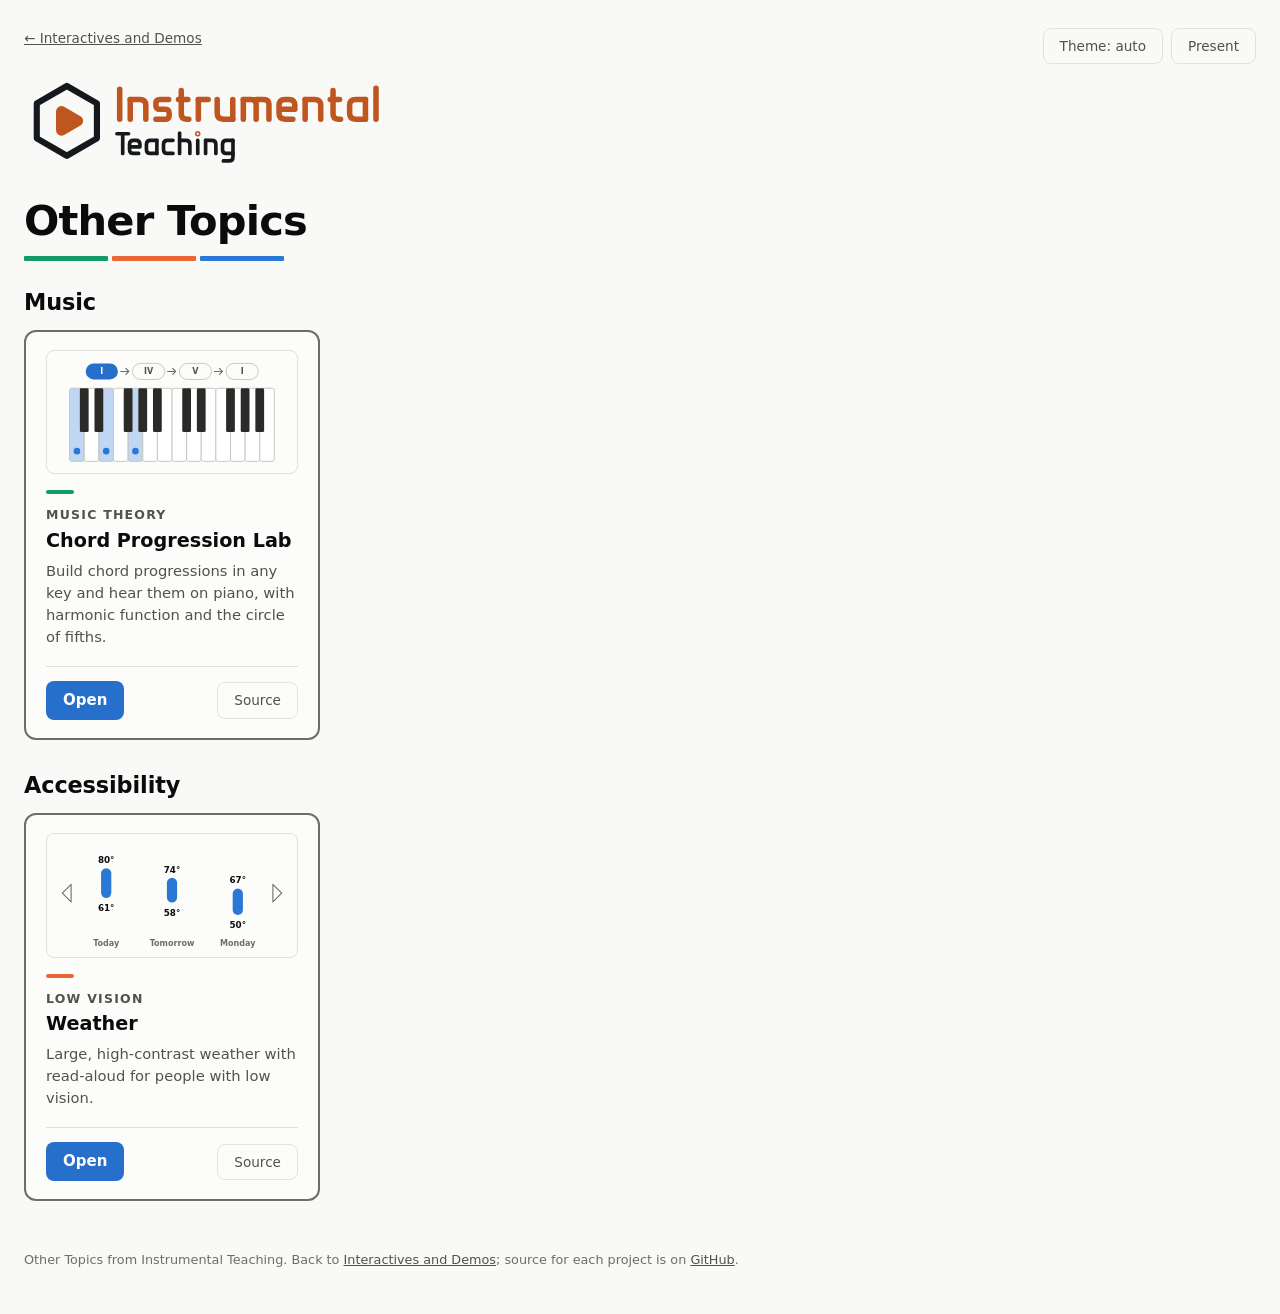
==== other-topics/index.html @ d8ef91d2 "Rebrand the hub as Interactives and Demos, add an Other Topics page - Main page: Instrumental Teachi" ====
<!doctype html>
<html lang="en">
<head>
  <meta charset="utf-8">
  <meta name="viewport" content="width=device-width, initial-scale=1">
  <title>Other Topics</title>
  <meta name="description" content="More projects from Instrumental Teaching.">
  <link rel="icon" type="image/png" sizes="32x32" href="../img/brand/instrumental-teaching-app-icon-32px.png">
  <link rel="icon" type="image/svg+xml" href="data:image/svg+xml,%3Csvg%20xmlns%3D%22http%3A%2F%2Fwww.w3.org%2F2000%2Fsvg%22%20viewBox%3D%220%200%20120%20120%22%20width%3D%22240%22%20height%3D%22240%22%3E%3Cdefs%3E%3CclipPath%20id%3D%22A1k%22%3E%3Cpath%20d%3D%22M56.23%2040.5%20A7.4879999999999995%207.4879999999999995%200%200%200%2045%2046.99%20L45%2073.01%20A7.4879999999999995%207.4879999999999995%200%200%200%2056.23%2079.5%20L78.77%2066.48%20A7.4879999999999995%207.4879999999999995%200%200%200%2078.77%2053.52%20Z%22%2F%3E%3C%2FclipPath%3E%3C%2Fdefs%3E%3Crect%20width%3D%22120%22%20height%3D%22120%22%20rx%3D%2227%22%20fill%3D%22%231a1a19%22%2F%3E%3Cg%20transform%3D%22translate(21.52%2021.52)%20scale(0.74)%22%3E%3Cg%20transform%3D%22translate(-8%20-8)%20scale(1)%22%3E%3Cpath%20d%3D%22M60%2012%20L101.57%2036%20L101.57%2084%20L60%20108%20L18.43%2084%20L18.43%2036%20Z%22%20fill%3D%22none%22%20stroke%3D%22%23ffffff%22%20stroke-width%3D%228.5%22%20stroke-linecap%3D%22round%22%20stroke-linejoin%3D%22round%22%2F%3E%3Cpath%20d%3D%22M56.23%2040.5%20A7.4879999999999995%207.4879999999999995%200%200%200%2045%2046.99%20L45%2073.01%20A7.4879999999999995%207.4879999999999995%200%200%200%2056.23%2079.5%20L78.77%2066.48%20A7.4879999999999995%207.4879999999999995%200%200%200%2078.77%2053.52%20Z%22%20fill%3D%22%23e8672f%22%2F%3E%3C%2Fg%3E%3C%2Fg%3E%3C%2Fsvg%3E">
  <link rel="apple-touch-icon" href="../img/brand/instrumental-teaching-app-icon-180px.png">
  <!-- ?v= tags: change all of them, in index.html and other-topics/index.html, to a new value with every release so browsers fetch the new files. -->
  <link rel="stylesheet" href="../css/styles.css?v=20261124-1">
  <script>
    // Apply a saved theme before the page draws, so it doesn't flash.
    (function () {
      try {
        var saved = localStorage.getItem('links-theme');
        if (saved === 'light' || saved === 'dark') document.documentElement.dataset.theme = saved;
      } catch (e) { /* storage unavailable */ }
    })();
  </script>
</head>
<body data-page="other">
  <a class="skip-link" href="#main">Skip to content</a>
  <header class="site-header">
    <div class="title-row">
      <div>
        <p class="back-link"><a href="../">← Interactives and Demos</a></p>
        <div class="brand">
          <img class="brand-light" src="../img/brand/instrumental-teaching-logo.svg" alt="Instrumental Teaching" width="360" height="90">
          <img class="brand-dark" src="../img/brand/instrumental-teaching-logo-dark.svg" alt="Instrumental Teaching" width="360" height="90">
        </div>
        <h1>Other Topics</h1>
        <div class="title-rule" aria-hidden="true"><span></span><span></span><span></span></div>
        <p class="present-hint">Alt + Shift + P toggles · Esc exits</p>
      </div>
      <div class="header-actions">
        <button id="theme" class="btn ghost" type="button" title="Switch between automatic, light and dark colors">Theme: auto</button>
        <button id="present" class="btn ghost" type="button" aria-pressed="false" title="Larger text and controls for projecting. Escape exits.">Present</button>
      </div>
    </div>
  </header>

  <!-- js/hub.js adds this page's sections from js/links.js (entries with page: "other"). -->
  <main id="main"></main>

  <footer class="site-footer">
    <p>Other Topics from Instrumental Teaching. Back to <a href="../">Interactives and Demos</a>; source for each project is on <a href="https://github.com/analyticalchem">GitHub</a>.</p>
  </footer>

  <p id="present-status" class="visually-hidden" role="status"></p>

  <script src="../js/links.js?v=20261124-1"></script>
  <script src="../js/art.js?v=20261124-1"></script>
  <script src="../js/hub.js?v=20261124-1"></script>
</body>
</html>
---- css/styles.css ----
/* Hub pages (index.html and other-topics/index.html). Shared styles: after any change, give
   every ?v= tag in both pages a new value. */

/* ---------- Tokens ---------- */

:root {
  color-scheme: light;
  --page: #f9f9f7;
  --surface: #fcfcfb;
  --surface-2: #f3f2ee;
  --text-primary: #0b0b0b;
  --text-secondary: #52514e;
  --text-muted: #6f6d68;
  --grid: #e1e0d9;
  --axis: #c3c2b7;
  --border: rgba(11, 11, 11, 0.10);
  --border-strong: var(--text-muted);      /* boundaries that identify a control (3:1) */
  --accent: #2670cc;                       /* white text 4.9:1 */
  --accent-ink: #ffffff;

  --series-a: #149a6a;                     /* 3.5:1 on surface */
  --series-b: #eb6834;                     /* 3.1:1 */
  --series-c: #2a78d6;                     /* 4.3:1 */
  --series-d: #4a3aa7;                     /* 8.3:1 */

  --status-good: #0ca30c;
  --status-warning: #fab219;               /* graphics only, never text */
  --status-critical: #d03b3b;
  --success-text: #006300;
  --critical-text: #d03b3b;

  --chart-font-small: 11px;                /* drawn text and line sizes */
  --chart-font: 12px;
  --chart-line: 2px;
  --chart-line-total: 2.5px;
  --chart-marker: 5px;
  --chart-halo: 4px;

  --radius: 12px;
  --font: system-ui, -apple-system, "Segoe UI", sans-serif;

  /* Card-graphic keyboard (decorative, aria-hidden) */
  --key-white: #ffffff;
  --key-black: #2b2a28;
}

@media (prefers-color-scheme: dark) {
  :root:not([data-theme="light"]) {
    color-scheme: dark;
    --page: #0d0d0d;
    --surface: #1a1a19;
    --surface-2: #232321;
    --text-primary: #ffffff;
    --text-secondary: #c3c2b7;
    --text-muted: #9a988f;
    --grid: #2c2c2a;
    --axis: #45443f;
    --border: rgba(255, 255, 255, 0.10);
    --accent: #3987e5;
    --accent-ink: #0b0b0b;                 /* dark ink on the brighter accent: 5.4:1 */
    --series-a: #199e70;
    --series-b: #d95926;
    --series-c: #3987e5;
    --series-d: #9085e9;
    --success-text: #0ca30c;
    --critical-text: #ef6a63;
    --key-white: #4a4944;
    --key-black: #0d0d0d;
  }
}

:root[data-theme="dark"] {
  color-scheme: dark;
  --page: #0d0d0d;
  --surface: #1a1a19;
  --surface-2: #232321;
  --text-primary: #ffffff;
  --text-secondary: #c3c2b7;
  --text-muted: #9a988f;
  --grid: #2c2c2a;
  --axis: #45443f;
  --border: rgba(255, 255, 255, 0.10);
  --accent: #3987e5;
  --accent-ink: #0b0b0b;
  --series-a: #199e70;
  --series-b: #d95926;
  --series-c: #3987e5;
  --series-d: #9085e9;
  --success-text: #0ca30c;
  --critical-text: #ef6a63;
  --key-white: #4a4944;
  --key-black: #0d0d0d;
}

/* ---------- Series keys ---------- */

.key { display: block; width: 28px; height: 4px; border-radius: 2px; background: var(--key); }

/* ---------- Base ---------- */

*, *::before, *::after { box-sizing: border-box; }

html { -webkit-text-size-adjust: 100%; }
/* Large screens: the root steps up so text keeps pace with the wider card grid. Both need a minimum
   height, so a wide but short window keeps the normal size. */
@media (min-width: 1600px) and (min-height: 900px) { html { font-size: 112.5%; } }
@media (min-width: 2200px) and (min-height: 1200px) { html { font-size: 125%; } }

body {
  margin: 0;
  background: var(--page);
  color: var(--text-primary);
  font-family: var(--font);
  font-size: 0.9375rem;
  line-height: 1.5;
}

h1, h2, h3 { line-height: 1.2; margin: 0; }
h1 { font-size: 2.6rem; font-weight: 750; letter-spacing: -0.02em; line-height: 1.1; }
h2 { font-size: 1.4rem; font-weight: 700; letter-spacing: -0.005em; }
h3 { font-size: 1.2rem; font-weight: 650; }

:is(a, button, input, select, summary, [tabindex]):focus-visible { outline: 2px solid var(--accent); outline-offset: 2px; }

.visually-hidden {
  position: absolute; width: 1px; height: 1px; margin: -1px; padding: 0;
  overflow: hidden; clip: rect(0 0 0 0); clip-path: inset(50%); white-space: nowrap; border: 0;
}
.skip-link {
  position: absolute; left: 16px; top: -100px; padding: 8px 12px;
  background: var(--accent); color: var(--accent-ink); border-radius: 8px; font-weight: 600;
}
.skip-link:focus { top: 16px; z-index: 10; outline: 2px solid var(--text-primary); outline-offset: 2px; }

.btn {
  display: inline-block;
  padding: 7px 16px;
  border: 1px solid var(--border);
  border-radius: 8px;
  background: var(--surface-2);
  color: var(--text-primary);
  font: inherit;
  font-weight: 600;
  text-decoration: none;
  cursor: pointer;
}
.btn:hover { filter: brightness(0.97); }
.btn.primary { background: var(--accent); color: var(--accent-ink); border-color: transparent; }
.btn.ghost { background: transparent; font-weight: 500; font-size: 0.85rem; color: var(--text-secondary); white-space: nowrap; }

/* ---------- Header ---------- */

/* The page fills the window; only the lede keeps a reading measure. */
.site-header, main, .site-footer {
  width: 100%;
  margin: 0 auto;
  padding-left: 24px;
  padding-right: 24px;
}

.site-header { padding-top: 28px; padding-bottom: 28px; }

.title-row {
  display: flex;
  flex-wrap: wrap;
  justify-content: space-between;
  align-items: flex-start;
  gap: 16px;
}
/* The 320px basis lets the buttons drop below the title on a phone instead of squeezing it. */
.title-row > div:first-child { flex: 1 1 320px; min-width: 0; }
.header-actions { display: flex; flex-wrap: wrap; gap: 8px; }

.eyebrow {
  margin: 0 0 6px;
  font-size: 0.78rem;
  font-weight: 600;
  letter-spacing: 0.1em;
  text-transform: uppercase;
  color: var(--text-secondary);
}

.title-rule { display: flex; gap: 4px; width: 260px; max-width: 100%; margin-top: 12px; }
.title-rule span { flex: 1; height: 5px; border-radius: 1px; background: var(--series-a); }
.title-rule span:nth-child(2) { background: var(--series-b); }
.title-rule span:nth-child(3) { background: var(--series-c); }

.lede { margin: 12px 0 0; color: var(--text-secondary); max-width: 62ch; }

/* Instrumental Teaching logo (brand kit: main logo, 4.02 : 1, at least 160 px wide), 360 px wide
   (240 px on phones). The bottom margin keeps the brand's clear space, the height of the play
   triangle: 0.32 × the logo's height, 29 px at 90 px tall. */
.brand { margin: 0 0 1.875rem; }
.brand img { display: block; width: 22.5rem; max-width: 100%; height: auto; }
.brand .brand-dark { display: none; }
:root[data-theme="dark"] .brand .brand-light { display: none; }
:root[data-theme="dark"] .brand .brand-dark { display: block; }
@media (prefers-color-scheme: dark) {
  :root:not([data-theme="light"]) .brand .brand-light { display: none; }
  :root:not([data-theme="light"]) .brand .brand-dark { display: block; }
}

.back-link { margin: 0 0 1.875rem; font-size: 0.85rem; }   /* the logo's clear space above it too */
.back-link a { color: var(--text-secondary); }

/* ---------- Cards ---------- */

main { display: grid; gap: 32px; }

.group h2 { margin-bottom: 14px; }

.grid {
  display: grid;
  grid-template-columns: repeat(auto-fill, minmax(280px, 1fr));
  gap: 16px;
}

.card {
  position: relative;
  display: flex;
  flex-direction: column;
  min-width: 0;
  padding: 18px 20px;
  background: var(--surface);
  border: 2px solid var(--text-muted);
  border-radius: var(--radius);
  transition: border-color 0.15s, transform 0.15s;
}
.card:hover { border-color: var(--accent); transform: translateY(-2px); }

.card .key { margin-bottom: 12px; }
.card .eyebrow { margin-bottom: 4px; }

.card h3 a { color: inherit; text-decoration: none; }
/* Stretch the title link over the whole card, so any click opens the project. */
.card h3 a::after { content: ""; position: absolute; inset: 0; border-radius: var(--radius); }

.card .desc { flex: 1; margin: 8px 0 18px; color: var(--text-secondary); font-size: 0.92rem; }

.card-actions {
  display: flex;
  justify-content: space-between;
  align-items: center;
  gap: 12px;
  padding-top: 14px;
  border-top: 1px solid var(--grid);
}
/* Keeps the Source link clickable above the stretched title link. */
.card-actions a { position: relative; z-index: 1; }

/* ---------- Visuals (card graphics, decorative) ---------- */

.art {
  margin-bottom: 16px;
  padding: 8px;
  background: var(--surface);
  border: 1px solid var(--grid);
  border-radius: 8px;
}
/* overflow: visible keeps descenders on bottom-edge labels from being clipped. */
.art svg { display: block; width: 100%; height: auto; overflow: visible; }

.art .axis { fill: none; stroke: var(--axis); stroke-width: calc(var(--chart-line) * 0.75); }
.art .neutral { stroke: var(--grid); stroke-width: calc(var(--chart-line) * 0.6); stroke-dasharray: 3 3; }
.art .guide { stroke: var(--text-muted); stroke-width: calc(var(--chart-line) * 0.6); stroke-dasharray: 4 3; }
/* Halo; the paint-order attribute that puts it behind the letters is set in script. */
.art .label, .art .formula { stroke: var(--surface); stroke-width: var(--chart-halo); stroke-linejoin: round; }
.art .label { fill: var(--text-muted); font: 600 var(--chart-font-small) var(--font); }
.art .formula { fill: var(--text-primary); font: 700 var(--chart-font) var(--font); }
.art .curve { fill: none; stroke-width: var(--chart-line-total); stroke-linecap: round; stroke-linejoin: round; }
.art .curve.thin { stroke-width: var(--chart-line); }
.art .a { stroke: var(--series-a); }
.art .b { stroke: var(--series-b); }
.art .c { stroke: var(--series-c); }
.art .ta { fill: var(--series-a); }
.art .tb { fill: var(--series-b); }
.art .tc { fill: var(--series-c); }
.art .total { stroke: var(--text-primary); }
.art .buffer { fill: var(--series-a); opacity: 0.1; }
/* Marker radius comes from --chart-marker, applied in script (refreshArt). */
.art .dot { fill: var(--text-primary); stroke: var(--surface); stroke-width: 2; }
.art .ring { fill: var(--surface); stroke: var(--text-primary); stroke-width: 2; }
/* Atoms in the unit-cell graphic: fill from .ta/.tc, a surface ring separates overlaps. */
.art .atom { stroke: var(--surface); stroke-width: 2; }

.art .wkey { fill: var(--key-white); stroke: var(--axis); stroke-width: calc(var(--chart-line) * 0.6); }
.art .wkey.on { fill: color-mix(in srgb, var(--series-c) 30%, var(--key-white)); }
.art .bkey { fill: var(--key-black); }
.art .pill { fill: var(--surface); stroke: var(--axis); stroke-width: calc(var(--chart-line) * 0.6); }
.art .pill.on { fill: var(--accent); stroke: none; }
.art .pill-text { fill: var(--text-secondary); font: 700 var(--chart-font-small) var(--font); text-anchor: middle; dominant-baseline: central; }
.art .pill-text.on { fill: var(--accent-ink); }
.art .arrow { fill: none; stroke: var(--text-muted); stroke-width: calc(var(--chart-line) * 0.75); stroke-linecap: round; stroke-linejoin: round; }

/* ---------- Notes and footer ---------- */

.site-footer { padding-top: 36px; padding-bottom: 32px; font-size: 0.8rem; color: var(--text-muted); }
.site-footer a { color: var(--text-secondary); }

/* ---------- Responsive ---------- */

@media (max-width: 560px) {
  .site-header, main, .site-footer { padding-left: 16px; padding-right: 16px; }
  h1 { font-size: 2rem; }
  .title-rule { width: 200px; }
  .brand img { width: 15rem; }
  .card { padding: 14px; }
}

/* ---------- Reduced motion ---------- */

@media (prefers-reduced-motion: reduce) {
  .card { transition: none; }
  .card:hover { transform: none; }
}

/* ---------- Presentation mode ---------- */

html[data-present] .eyebrow, html[data-present] .lede, html[data-present] .hint,
html[data-present] .notes, html[data-present] .site-footer { display: none; }
.present-hint { display: none; }
html[data-present] .present-hint { display: block; margin: 12px 0 0; color: var(--text-secondary); }

@media (min-width: 900px) {
  html[data-present] { font-size: 125%; }
  html[data-present] body { font-size: 1rem; }
  html[data-present] .site-header, html[data-present] main { padding-left: 32px; padding-right: 32px; }
  html[data-present] main { gap: 20px; }
  html[data-present] h1 { font-size: 2.8rem; }
  html[data-present] h2, html[data-present] .notes summary { font-size: 1.5rem; }
  html[data-present] .pill-sym { font-size: 1.5rem; }
  html[data-present] .legend, html[data-present] .live, html[data-present] .control-sub,
  html[data-present] .tile-sub, html[data-present] .card-sub { font-size: 1.05rem; }
  html[data-present] .chip { padding: 6px 16px; font-size: 1rem; }
  html[data-present] input[type="range"] { height: 36px; }
  html[data-present] .check input, html[data-present] .control .toggle input { width: 24px; height: 24px; }
  html[data-present] .btn { padding: 12px 24px; }
  html[data-present] .visual { height: min(calc(var(--h) * 1.5), 80vh); }
  html[data-present] .tooltip { font-size: 1rem; min-width: 220px; }
  html[data-present] :is(a, button, input, select, summary, [tabindex]):focus-visible { outline-width: 3px; outline-offset: 3px; }

  html[data-present] {
    --chart-font-small: 15px; --chart-font: 16px; --chart-line: 3px; --chart-line-total: 3.5px;
    --chart-marker: 7px; --chart-halo: 5px;
    --text-secondary: #3a3936; --text-muted: #55534f; --axis: #7f7d76; --grid: #cfcdc4;
    --series-a: #0c8259; --series-b: #bf4a1d; --series-c: #1f66c4;
    --critical-text: #a52a2a;
  }
}

@media (min-width: 900px) and (prefers-color-scheme: dark) {
  html[data-present]:not([data-theme="light"]) {
    --text-secondary: #d6d5cb; --text-muted: #b3b1a7; --axis: #8a8880; --grid: #3a3a37;
    --series-a: #22b07f; --series-b: #e8672f; --series-c: #4a93ec; --series-d: #a89ff0;
    --critical-text: #f28b85; --success-text: #40bf40;
  }
}
@media (min-width: 900px) {
  html[data-present][data-theme="dark"] {
    --text-secondary: #d6d5cb; --text-muted: #b3b1a7; --axis: #8a8880; --grid: #3a3a37;
    --series-a: #22b07f; --series-b: #e8672f; --series-c: #4a93ec; --series-d: #a89ff0;
    --critical-text: #f28b85; --success-text: #40bf40;
  }
}
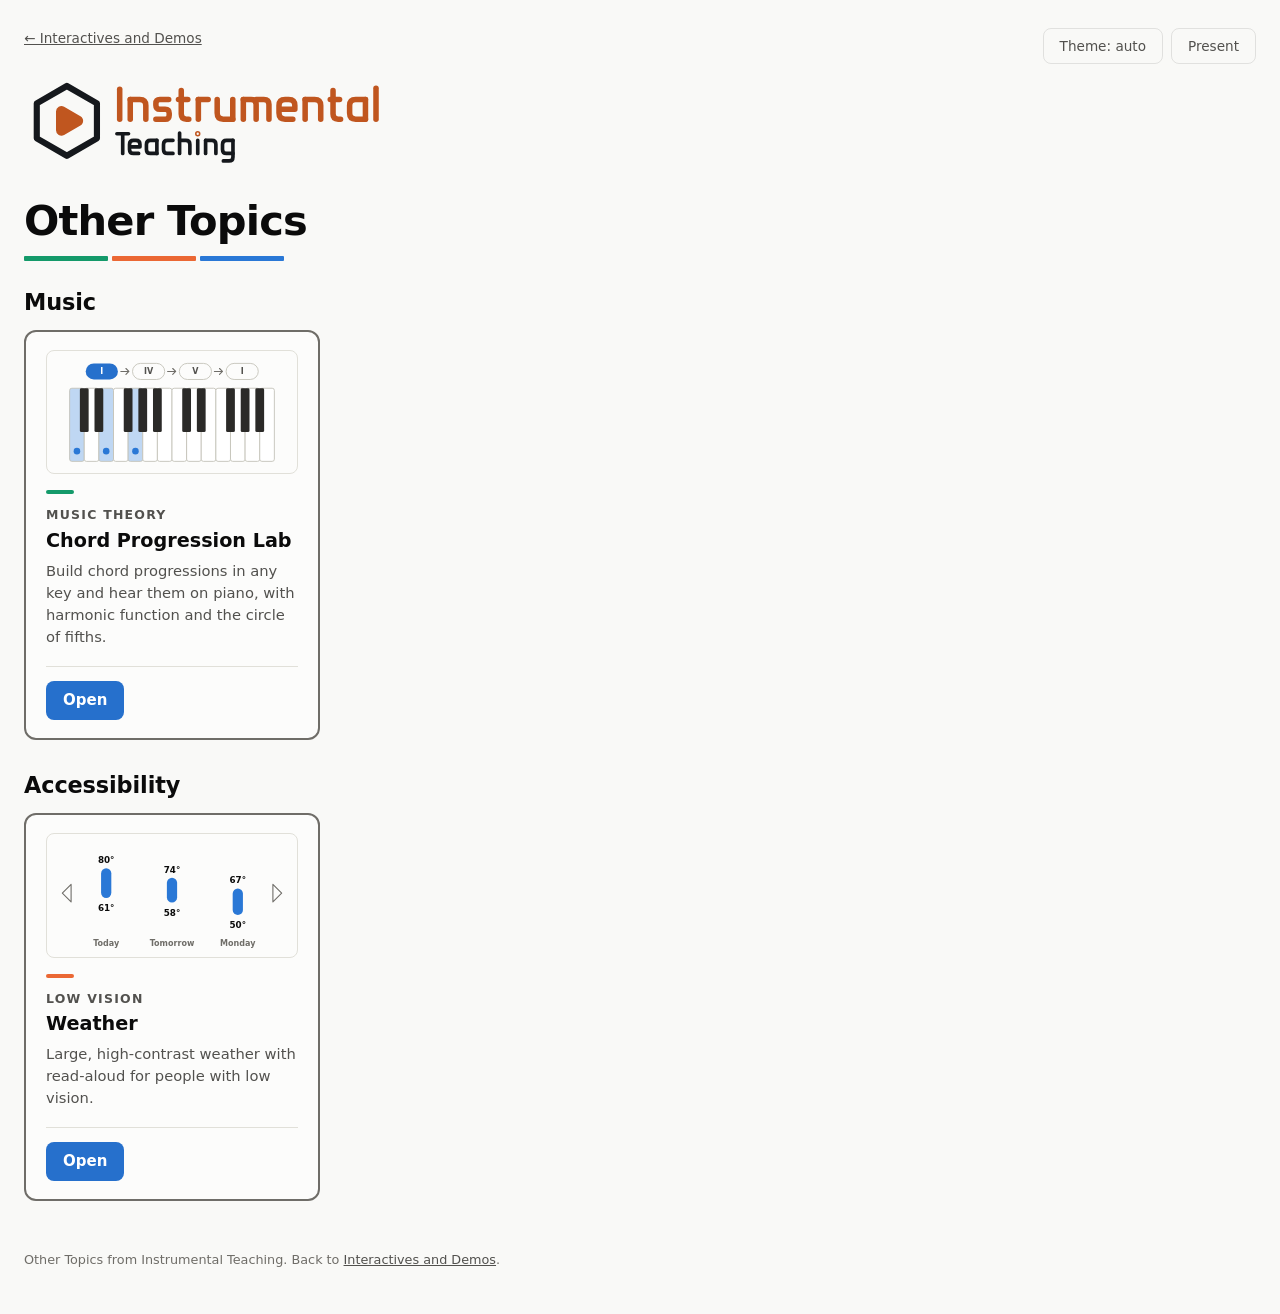
==== commit 61af30d9: "Remove GitHub source links from the hub pages and cards Co-Authored-By: Claude Opus 5.5 <noreply@ant" ====
--- a/other-topics/index.html
+++ b/other-topics/index.html
@@ -9,7 +9,7 @@
   <link rel="icon" type="image/svg+xml" href="data:image/svg+xml,%3Csvg%20xmlns%3D%22http%3A%2F%2Fwww.w3.org%2F2000%2Fsvg%22%20viewBox%3D%220%200%20120%20120%22%20width%3D%22240%22%20height%3D%22240%22%3E%3Cdefs%3E%3CclipPath%20id%3D%22A1k%22%3E%3Cpath%20d%3D%22M56.23%2040.5%20A7.4879999999999995%207.4879999999999995%200%200%200%2045%2046.99%20L45%2073.01%20A7.4879999999999995%207.4879999999999995%200%200%200%2056.23%2079.5%20L78.77%2066.48%20A7.4879999999999995%207.4879999999999995%200%200%200%2078.77%2053.52%20Z%22%2F%3E%3C%2FclipPath%3E%3C%2Fdefs%3E%3Crect%20width%3D%22120%22%20height%3D%22120%22%20rx%3D%2227%22%20fill%3D%22%231a1a19%22%2F%3E%3Cg%20transform%3D%22translate(21.52%2021.52)%20scale(0.74)%22%3E%3Cg%20transform%3D%22translate(-8%20-8)%20scale(1)%22%3E%3Cpath%20d%3D%22M60%2012%20L101.57%2036%20L101.57%2084%20L60%20108%20L18.43%2084%20L18.43%2036%20Z%22%20fill%3D%22none%22%20stroke%3D%22%23ffffff%22%20stroke-width%3D%228.5%22%20stroke-linecap%3D%22round%22%20stroke-linejoin%3D%22round%22%2F%3E%3Cpath%20d%3D%22M56.23%2040.5%20A7.4879999999999995%207.4879999999999995%200%200%200%2045%2046.99%20L45%2073.01%20A7.4879999999999995%207.4879999999999995%200%200%200%2056.23%2079.5%20L78.77%2066.48%20A7.4879999999999995%207.4879999999999995%200%200%200%2078.77%2053.52%20Z%22%20fill%3D%22%23e8672f%22%2F%3E%3C%2Fg%3E%3C%2Fg%3E%3C%2Fsvg%3E">
   <link rel="apple-touch-icon" href="../img/brand/instrumental-teaching-app-icon-180px.png">
   <!-- ?v= tags: change all of them, in index.html and other-topics/index.html, to a new value with every release so browsers fetch the new files. -->
-  <link rel="stylesheet" href="../css/styles.css?v=20261124-1">
+  <link rel="stylesheet" href="../css/styles.css?v=20261126-2">
   <script>
     // Apply a saved theme before the page draws, so it doesn't flash.
     (function () {
@@ -45,13 +45,13 @@
   <main id="main"></main>
 
   <footer class="site-footer">
-    <p>Other Topics from Instrumental Teaching. Back to <a href="../">Interactives and Demos</a>; source for each project is on <a href="https://github.com/analyticalchem">GitHub</a>.</p>
+    <p>Other Topics from Instrumental Teaching. Back to <a href="../">Interactives and Demos</a>.</p>
   </footer>
 
   <p id="present-status" class="visually-hidden" role="status"></p>
 
-  <script src="../js/links.js?v=20261124-1"></script>
-  <script src="../js/art.js?v=20261124-1"></script>
-  <script src="../js/hub.js?v=20261124-1"></script>
+  <script src="../js/links.js?v=20261126-2"></script>
+  <script src="../js/art.js?v=20261126-2"></script>
+  <script src="../js/hub.js?v=20261126-2"></script>
 </body>
 </html>
--- a/css/styles.css
+++ b/css/styles.css
@@ -245,8 +245,6 @@
   padding-top: 14px;
   border-top: 1px solid var(--grid);
 }
-/* Keeps the Source link clickable above the stretched title link. */
-.card-actions a { position: relative; z-index: 1; }
 
 /* ---------- Visuals (card graphics, decorative) ---------- */
 
